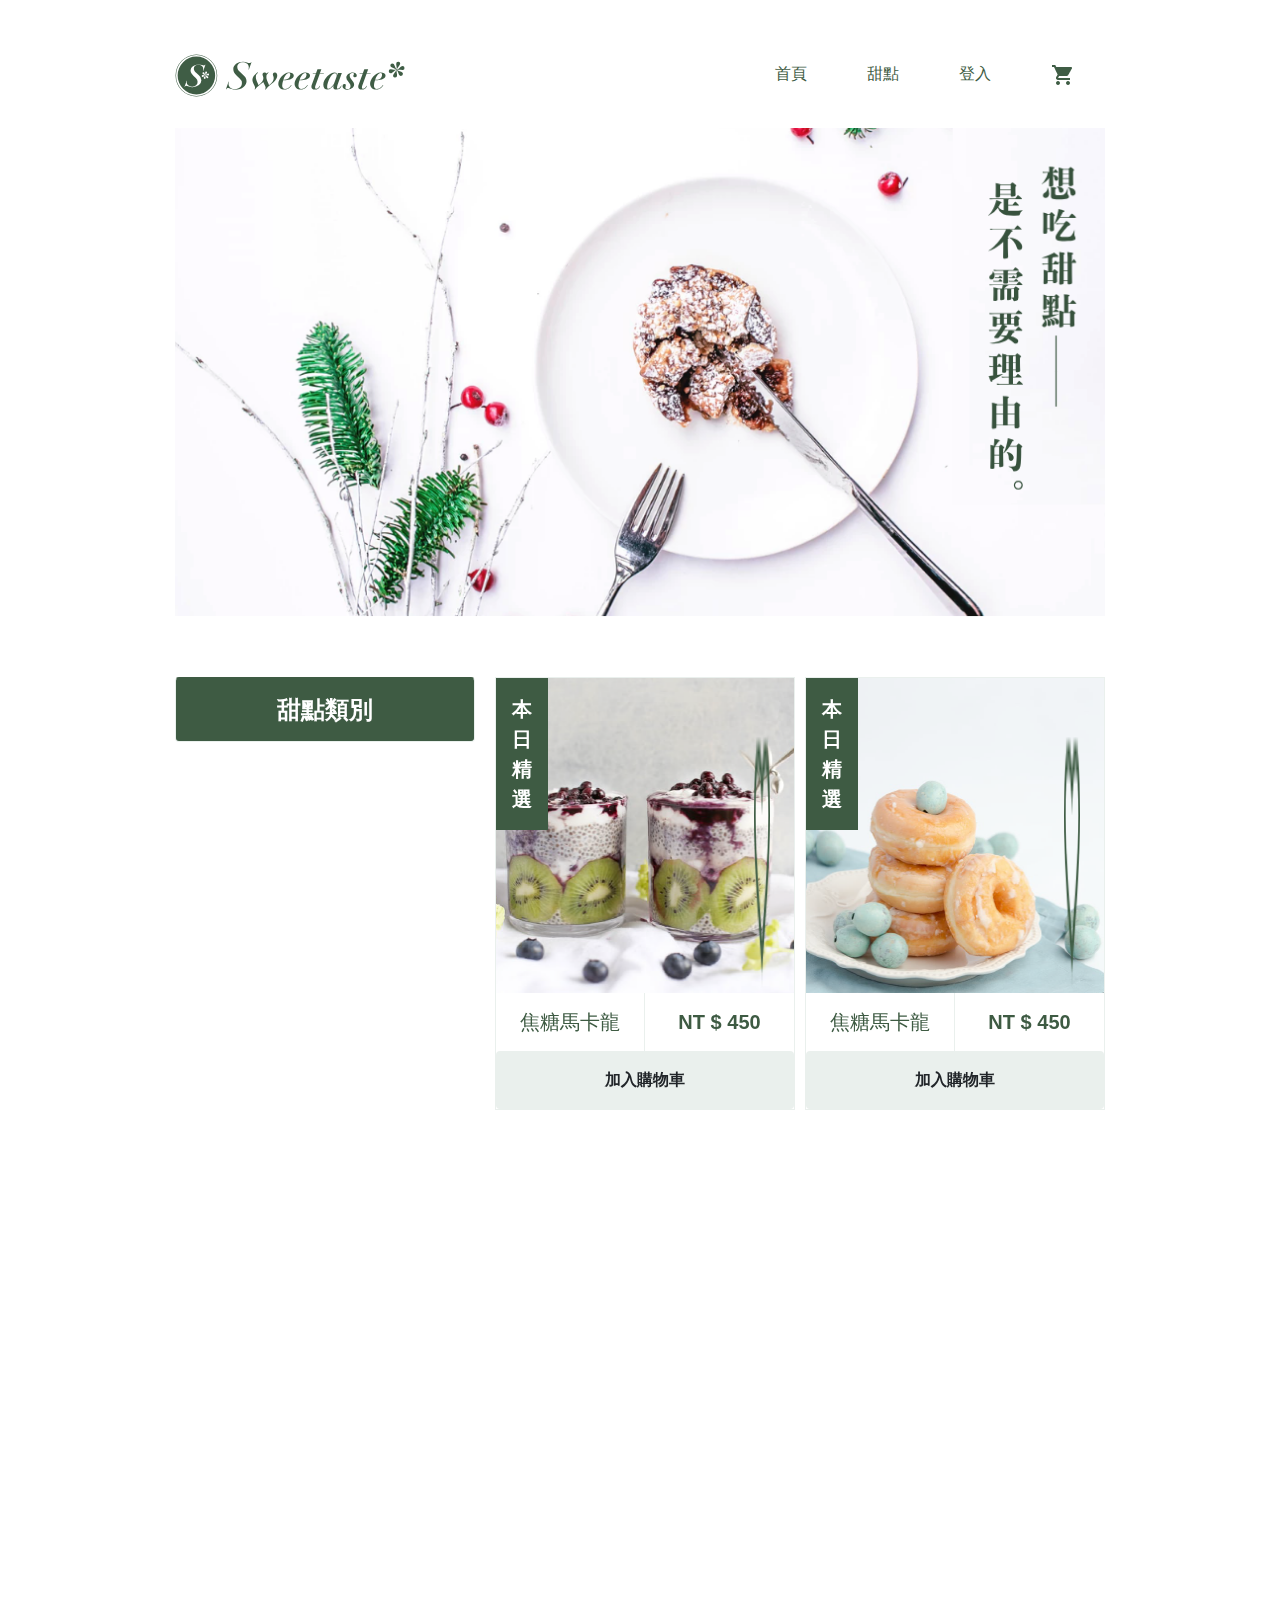
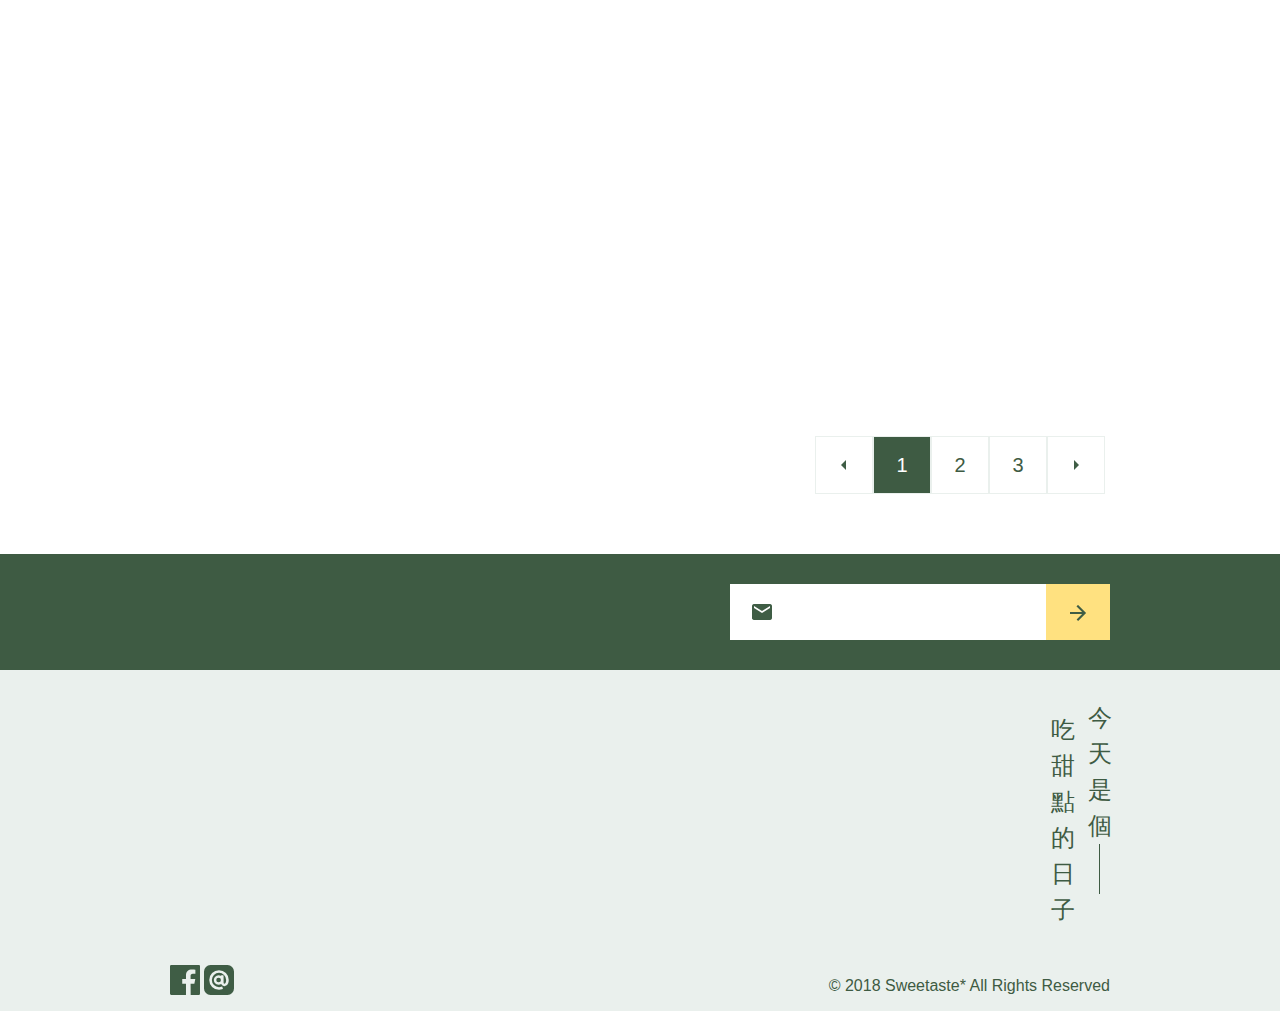
==== index.html @ bfed1a72 "rename index" ====
<!DOCTYPE html>
<html lang="en">

<head>
    <meta charset="UTF-8"> 
    <meta name="viewport" content="width=device-width, initial-scale=1.0">
    <title>cake Demo</title>

    <link rel="stylesheet" href="./css/index.min.css">


 
    <style>





















    </style>
</head>

<body>


    <div class="container">
        <div class="header d-flex">

            <div class="humberger d-none ">
                <img src="dehaze-24px.png" alt="">
            </div>

            <a href="#" class="logo-img" data-aos="fade-up-right">
                <img src="logo-all-dark.svg" alt="" class="logo">
            </a>




            <div class="navbar d-flex">
                <div class="home">
                    <a href="#">首頁</a>
                </div>
                <div class="sweet">
                    <a href="#">甜點</a>
                </div>
                <div class="login">
                    <a href="#">登入</a>
                </div>
                <div class="nav-img">
                    <a href="#"><img src="shopping_cart.png" alt=""></a>
                </div>
            </div>


        </div>
        <div class="banner" data-aos="zoom-in-right" data-aos-offset="0" data-aos-delay="300" data-aos-duration="600"
            data-aos-mirror="true" data-aos-once="true">
            <img src="banner.png" alt="">
        </div>




        <div class="content d-flex">
            <div class="menu d-flex flex-column" data-aos="fade-up-right">
                <div class="title-btn btn bg-green">
                    甜點類別
                </div>
                <div class="active btn " data-aos="fade-up-right">
                    <a href="#">所有甜點 (48)</a>
                </div>
                <div class="btn" data-aos="fade-up-right">
                    <a href="#">本日精選 (10)</a>
                </div>
                <div class="btn" data-aos="fade-up-right">
                    <a href="#">人氣推薦 (26)</a>
                </div>
                <div class="btn" data-aos="fade-up-right">
                    <a href="#">新品上市 (12)</a>
                </div>

            </div>

            <div class="product">
                <div class="product-item" data-aos="fade-up-right">
                    <img src="p-1.png" alt="">
                    <div class="info d-flex">
                        <div class="name">焦糖馬卡龍

                        </div>
                        <div class="price">NT $ 450</div>
                    </div>


                    <a href="#" class="btn">

                        加入購物車

                    </a>


                    <div class="tag bg-green">本 <br> 日 <br> 精 <br> 選</div>

                    <a href="#">
                        <div class="love">
                            <img src="favorite_border.png" alt="">
                        </div>
                    </a>


                </div>
                <div class="product-item" data-aos="fade-up-left">
                    <img src="p-2.png" alt="">
                    <div class="info d-flex">
                        <div class="name">焦糖馬卡龍</div>
                        <div class="price">NT $ 450</div>
                    </div>


                    <a href="#" class="btn">

                        加入購物車

                    </a>

                    <div class="tag bg-green">本 <br> 日 <br> 精 <br> 選</div>

                    <a href="#">
                        <div class="love">
                            <img src="favorite_border.png" alt="">
                        </div>
                    </a>
                </div>
                <div class="product-item" data-aos="fade-up-right">
                    <img src="p-3.png" alt="">
                    <div class="info d-flex">
                        <div class="name">焦糖馬卡龍</div>
                        <div class="price">NT $ 450</div>
                    </div>


                    <a href="#" class="btn">

                        加入購物車

                    </a>

                    <div class="tag bg-green">本 <br> 日 <br> 精 <br> 選</div>

                    <a href="#">
                        <div class="love">
                            <img src="favorite_border.png" alt="">
                        </div>
                    </a>
                </div>
                <div class="product-item" data-aos="fade-up-left">
                    <img src="p-4.png" alt="">
                    <div class="info d-flex">
                        <div class="name">焦糖馬卡龍</div>
                        <div class="price">NT $ 450</div>
                    </div>


                    <a href="#" class="btn">

                        加入購物車

                    </a>

                    <div class="tag bg-green">本 <br> 日 <br> 精 <br> 選</div>

                    <a href="#">
                        <div class="love">
                            <img src="favorite_border.png" alt="">
                        </div>
                    </a>
                </div>
                <div class="product-item" data-aos="fade-up-right">
                    <img src="p-5.png" alt="">
                    <div class="info d-flex">
                        <div class="name">焦糖馬卡龍</div>
                        <div class="price">NT $ 450</div>
                    </div>


                    <a href="#" class="btn">

                        加入購物車

                    </a>
                    <div class="tag bg-green">本 <br> 日 <br> 精 <br> 選</div>

                    <a href="#">
                        <div class="love">
                            <img src="favorite_border.png" alt="">
                        </div>
                    </a>
                </div>
                <div class="product-item" data-aos="fade-up-left">
                    <img src="p-6.png" alt="">
                    <div class="info">
                        <div class="name">焦糖馬卡龍</div>
                        <div class="price">NT $ 450</div>
                    </div>


                    <a href="#" class="btn">

                        加入購物車

                    </a>
                    <div class="tag bg-green">本 <br> 日 <br> 精 <br> 選</div>

                    <a href="#">
                        <div class="love">
                            <img src="favorite_border.png" alt="">
                        </div>
                    </a>
                </div>
            </div>
        </div>

        <div class="page-group d-flex">
            <a href="#">
                <div class="page left">
                    <img src="arrow_left.png" alt="">
                </div>
            </a>

            <a href="#">
                <div class="page active ">1</div>
            </a>

            <a href="#">
                <div class="page ">2</div>
            </a>
            <a href="#">
                <div class="page ">3</div>
            </a>

            <a href="#">
                <div class="page right">
                    <img src="arrow_right.png" alt="">
                </div>
            </a>

        </div>




    </div>

    <div class="footer bg-green">
        <div class=" contact  bg-green d-flex c-container ">

            <div class="logo d-flex" data-aos="fade-up-right">
                <img src="logo-light.svg" alt="">
                <div class="logo-text">
                    訂閱你我的甜蜜郵件
                </div>




            </div>


            <div class="input-btn d-flex  ">

                <div class="email-form  ">



                    <img src="mail-24px.png" alt="">
                    <input type="email" name="" id="email" class="form-control rounded-0" >




                </div>
                <button> <a href="#"><img src="arrow_forward-24px.png" alt=""></a></button>



            </div>



        </div>

        <div class="foot-bottom bg-lgreen data-aos=" fade-up-right"">
            <div class="shop-wrap d-flex">
                <div class="info d-flex" data-aos="zoom-out-left">
                    <img src="logotype-sm-dark.svg" alt="">

                    <div class="info-text">
                        07-1234-5678 <br>
                        sweetaste@email.com <br>
                        800 高雄市新興區幸福路 520 號 <br>
                    </div>



                </div>

                <div class="slogan d-flex ">


                    <div class="slo-text1">
                        <div>吃</div>
                        <div>甜</div>
                        <div>點</div>
                        <div>的</div>
                        <div>日</div>
                        <div>子</div>
                        <div class=".dot">

                        </div>
                    </div>
                    <div class="slo-text2">
                        <div>今</div>
                        <div>天</div>
                        <div>是</div>
                        <div>個</div>
                        <div class="straight">
                            <div></div>
                        </div>
                    </div>

                </div>
            </div>
            <div class="copy-wrap d-flex">
                <div class="icon">
                    <a href="">
                        <img src="ic-facebook.svg" alt="">
                    </a>
                    <a href="">
                        <img src="ic-line@.svg" alt="">
                    </a>
                </div>
                <div class="copy">© 2018 Sweetaste* All Rights Reserved</div>
            </div>
        </div>
    </div>





    <link rel="stylesheet" href="https://unpkg.com/aos@next/dist/aos.css" />
    <script src="https://unpkg.com/aos@next/dist/aos.js"></script>
    <script>
        // AOS.init();

        AOS.init({
            // Global settings:
            disable: false, // accepts following values: 'phone', 'tablet', 'mobile', boolean, expression or function
            startEvent: 'DOMContentLoaded', // name of the event dispatched on the document, that AOS should initialize on
            initClassName: 'aos-init', // class applied after initialization
            animatedClassName: 'aos-animate', // class applied on animation
            useClassNames: false, // if true, will add content of `data-aos` as classes on scroll
            disableMutationObserver: false, // disables automatic mutations' detections (advanced)
            debounceDelay: 50, // the delay on debounce used while resizing window (advanced)
            throttleDelay: 99, // the delay on throttle used while scrolling the page (advanced)


            // Settings that can be overridden on per-element basis, by `data-aos-*` attributes:
            offset: 200, // offset (in px) from the original trigger point
            delay: 200, // values from 0 to 3000, with step 50ms
            duration: 600, // values from 0 to 3000, with step 50ms
            easing: 'ease', // default easing for AOS animations
            once: true, // whether animation should happen only once - while scrolling down
            mirror: false, // whether elements should animate out while scrolling past them
            anchorPlacement: 'top-bottom', // defines which position of the element regarding to window should trigger the animation

        });
    </script>







</body>

</html>
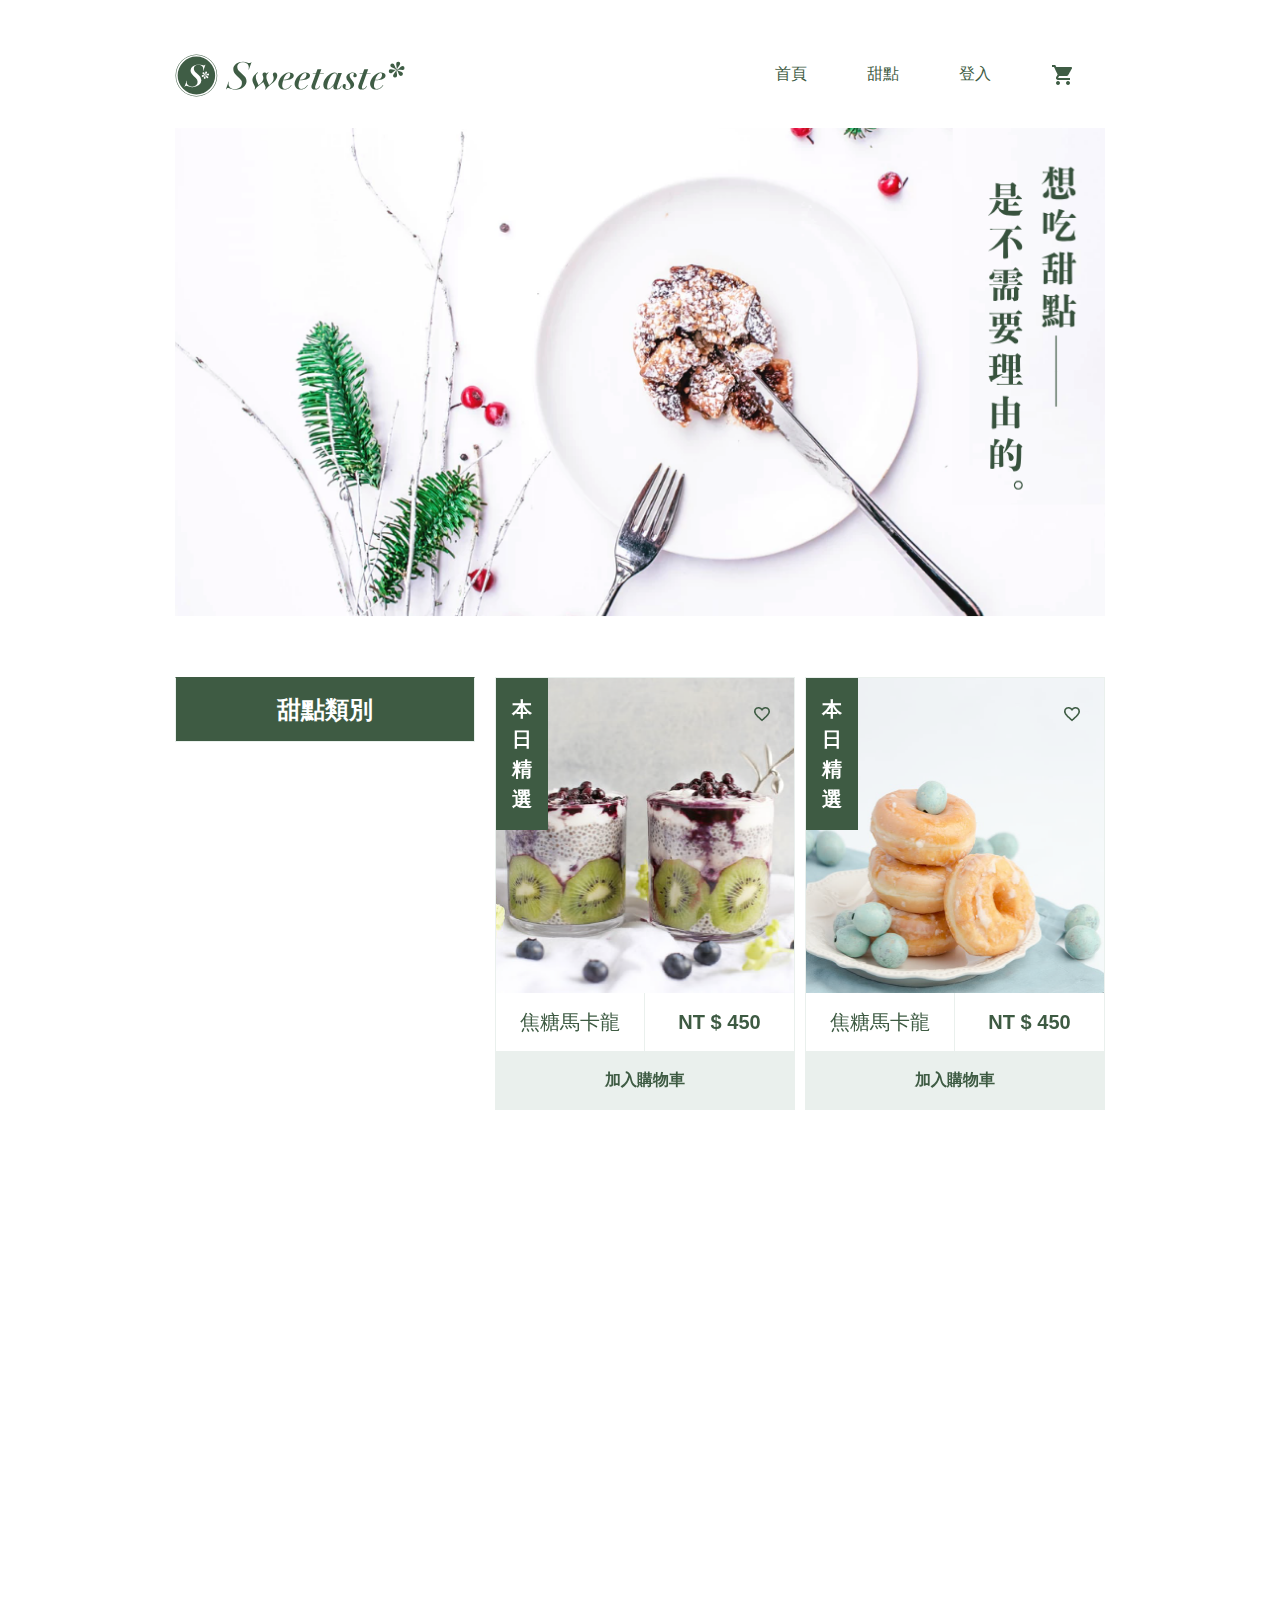
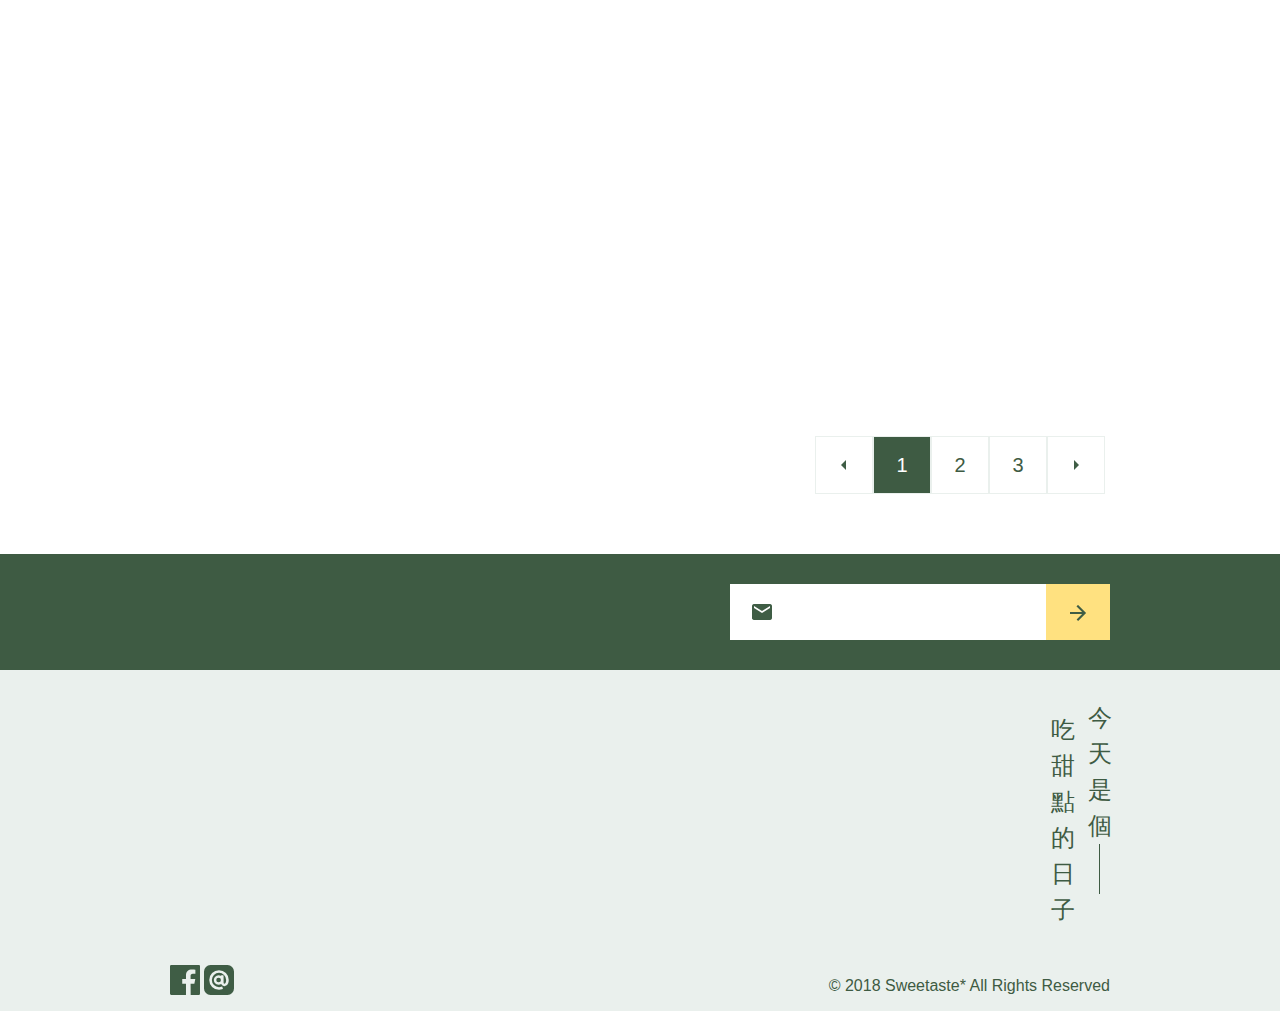
==== commit ffb6dcc6: "scss fixing" ====
--- a/index.html
+++ b/index.html
@@ -10,29 +10,7 @@
 
 
  
-    <style>
-
-
-
-
-
-
-
-
-
-
-
-
-
-
-
-
-
-
-
-
-
-    </style>
+    
 </head>
 
 <body>
@@ -41,7 +19,7 @@
     <div class="container">
         <div class="header d-flex">
 
-            <div class="humberger d-none ">
+            <div class="humberger d-md-none ">
                 <img src="dehaze-24px.png" alt="">
             </div>
 
@@ -77,21 +55,21 @@
 
 
 
-        <div class="content d-flex">
+        <div class="content d-flex ">
             <div class="menu d-flex flex-column" data-aos="fade-up-right">
-                <div class="title-btn btn bg-green">
+                <div class="title-btn btn rounded-0 bg-green">
                     甜點類別
                 </div>
-                <div class="active btn " data-aos="fade-up-right">
+                <div class="active btn rounded-0 " data-aos="fade-up-right">
                     <a href="#">所有甜點 (48)</a>
                 </div>
-                <div class="btn" data-aos="fade-up-right">
+                <div class="btn rounded-0" data-aos="fade-up-right">
                     <a href="#">本日精選 (10)</a>
                 </div>
-                <div class="btn" data-aos="fade-up-right">
+                <div class="btn rounded-0" data-aos="fade-up-right">
                     <a href="#">人氣推薦 (26)</a>
                 </div>
-                <div class="btn" data-aos="fade-up-right">
+                <div class="btn rounded-0" data-aos="fade-up-right">
                     <a href="#">新品上市 (12)</a>
                 </div>
 
@@ -108,18 +86,18 @@
                     </div>
 
 
-                    <a href="#" class="btn">
-
-                        加入購物車
-
-                    </a>
-
-
-                    <div class="tag bg-green">本 <br> 日 <br> 精 <br> 選</div>
-
-                    <a href="#">
-                        <div class="love">
-                            <img src="favorite_border.png" alt="">
+                    <a href="#" class="btn text-primary rounded-0">
+
+                        加入購物車
+
+                    </a>
+
+
+                    <div class="tag bg-green">本 <br> 日 <br> 精 <br> 選</div>
+
+                    <a href="#">
+                        <div class="love">
+                            <img src="favorite_border.png" alt="" class="w-100">
                         </div>
                     </a>
 
@@ -133,7 +111,7 @@
                     </div>
 
 
-                    <a href="#" class="btn">
+                    <a href="#" class="btn text-primary rounded-0">
 
                         加入購物車
 
@@ -155,7 +133,7 @@
                     </div>
 
 
-                    <a href="#" class="btn">
+                    <a href="#" class="btn text-primary rounded-0">
 
                         加入購物車
 
@@ -177,7 +155,7 @@
                     </div>
 
 
-                    <a href="#" class="btn">
+                    <a href="#" class="btn text-primary rounded-0">
 
                         加入購物車
 
@@ -199,7 +177,7 @@
                     </div>
 
 
-                    <a href="#" class="btn">
+                    <a href="#" class="btn text-primary rounded-0">
 
                         加入購物車
 
@@ -220,7 +198,7 @@
                     </div>
 
 
-                    <a href="#" class="btn">
+                    <a href="#" class="btn text-primary rounded-0">
 
                         加入購物車
 
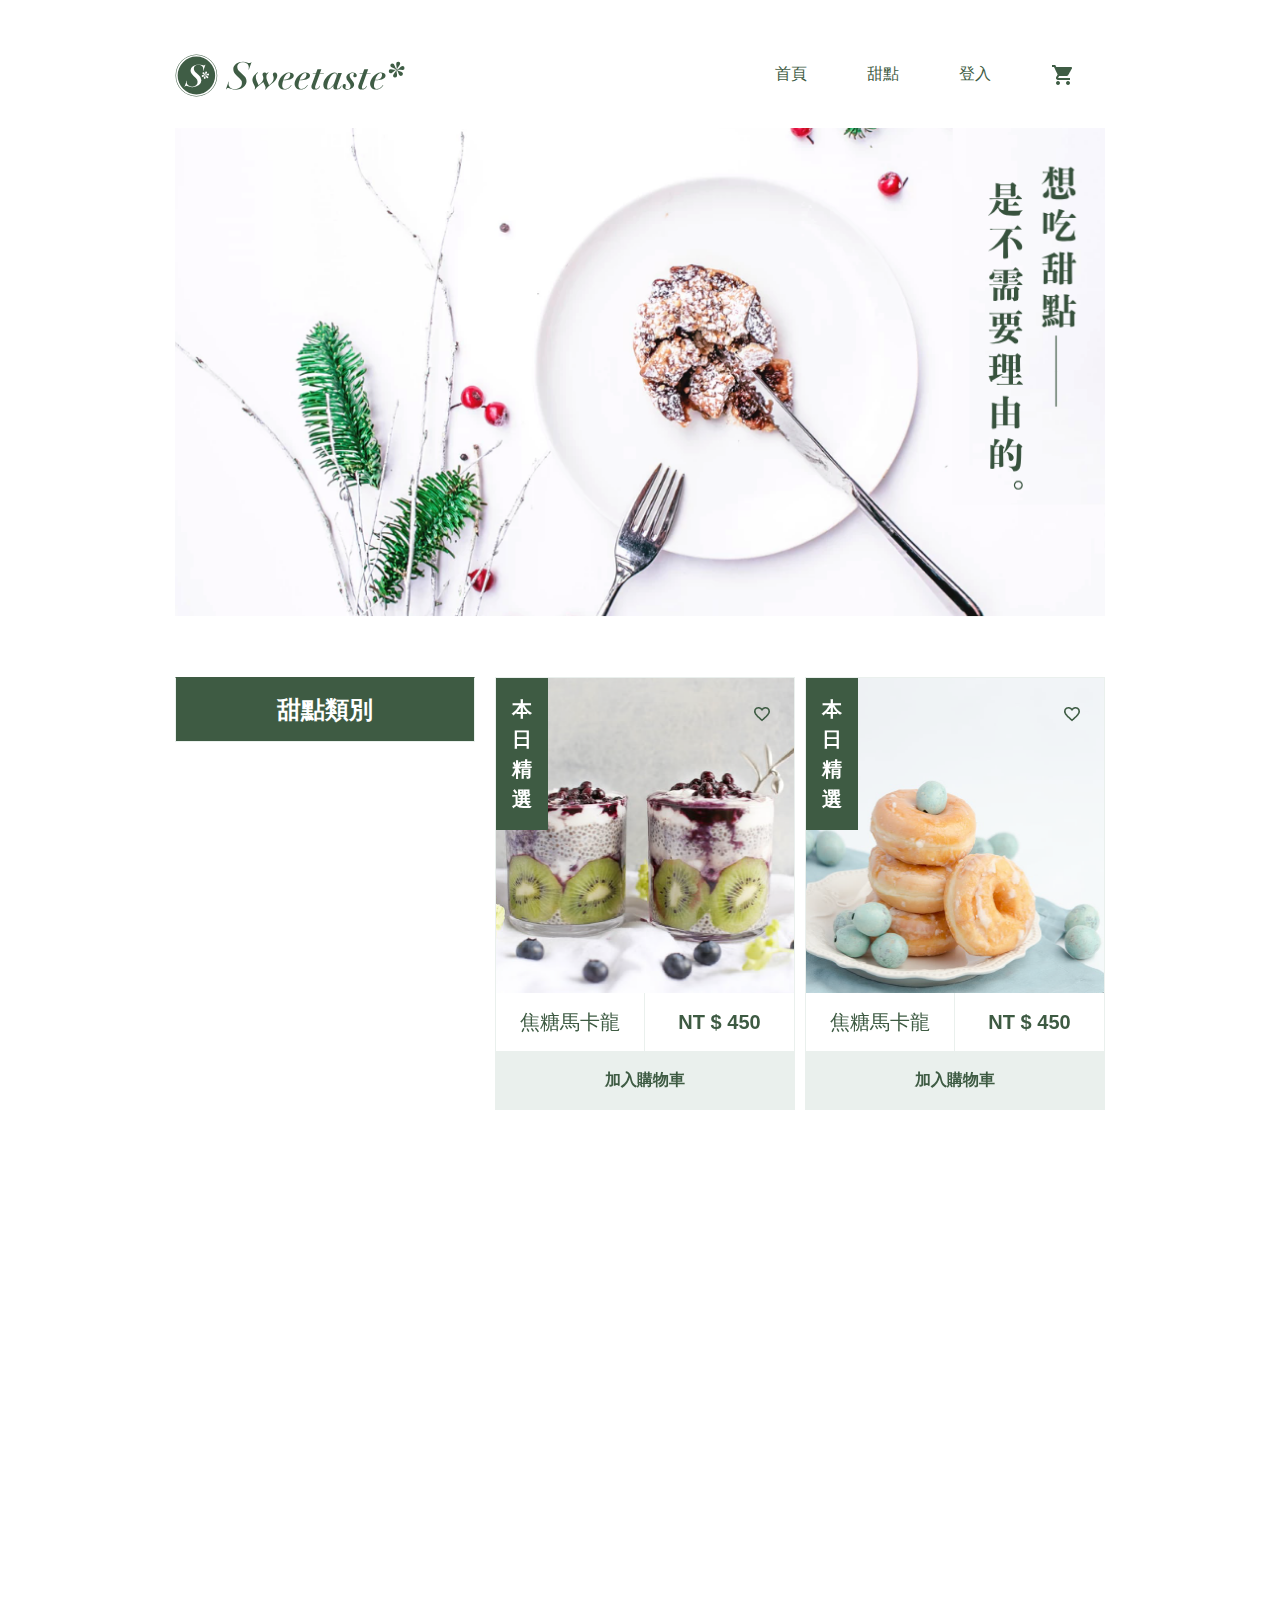
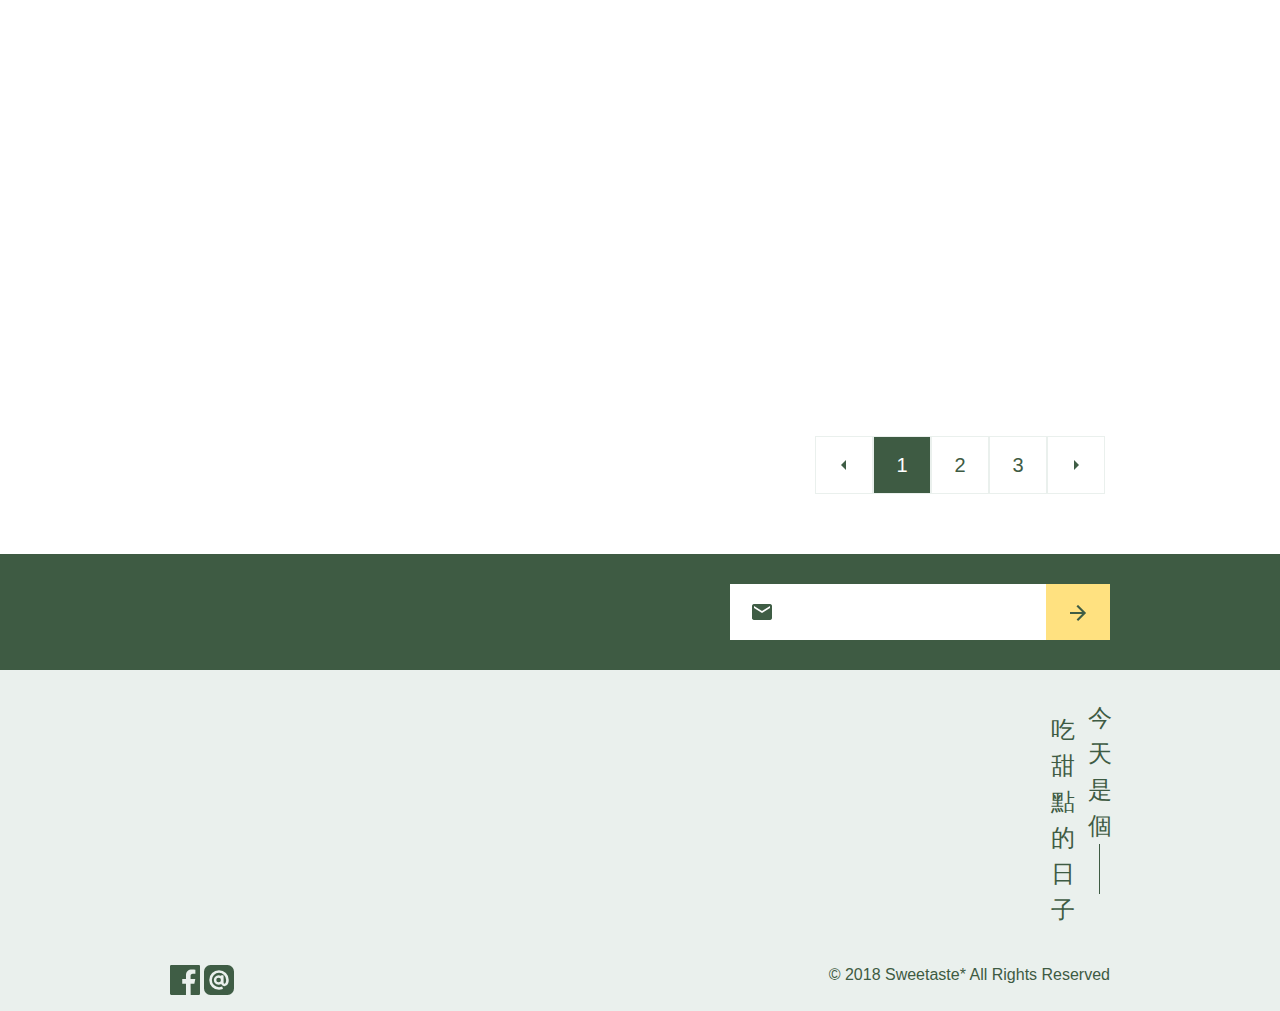
==== commit e66acedb: "fixed media copyright" ====
--- a/index.html
+++ b/index.html
@@ -40,7 +40,7 @@
                 <div class="login">
                     <a href="#">登入</a>
                 </div>
-                <div class="nav-img">
+                <div class="nav-img ml-auto ">
                     <a href="#"><img src="shopping_cart.png" alt=""></a>
                 </div>
             </div>
@@ -245,12 +245,12 @@
 
     </div>
 
-    <div class="footer bg-green">
+    <div class="footer bg-green ">
         <div class=" contact  bg-green d-flex c-container ">
 
             <div class="logo d-flex" data-aos="fade-up-right">
                 <img src="logo-light.svg" alt="">
-                <div class="logo-text">
+                <div class="logo-text  ">
                     訂閱你我的甜蜜郵件
                 </div>
 
@@ -273,17 +273,18 @@
 
 
                 </div>
-                <button> <a href="#"><img src="arrow_forward-24px.png" alt=""></a></button>
-
-
-
-            </div>
-
-
-
-        </div>
-
-        <div class="foot-bottom bg-lgreen data-aos=" fade-up-right"">
+
+                <div class="btn btn-yellow d-flex justify-content-center arrow align-items-center rounded-0 "> <a href="#"><img src="arrow_forward-24px.png" alt="" class="my-auto"></a></div>
+
+
+
+            </div>
+
+
+
+        </div>
+
+        <div class="foot-bottom bg-lgreen pb-5  data-aos=" fade-up-right"">
             <div class="shop-wrap d-flex">
                 <div class="info d-flex" data-aos="zoom-out-left">
                     <img src="logotype-sm-dark.svg" alt="">
@@ -298,7 +299,7 @@
 
                 </div>
 
-                <div class="slogan d-flex ">
+                <div class="slogan d-md-flex  ">
 
 
                     <div class="slo-text1">
@@ -324,8 +325,8 @@
 
                 </div>
             </div>
-            <div class="copy-wrap d-flex">
-                <div class="icon">
+            <div class="copy-wrap d-flex flex-column flex-md-row justify-content-md-between">
+                <div class="icon  p-0">
                     <a href="">
                         <img src="ic-facebook.svg" alt="">
                     </a>
@@ -333,7 +334,8 @@
                         <img src="ic-line@.svg" alt="">
                     </a>
                 </div>
-                <div class="copy">© 2018 Sweetaste* All Rights Reserved</div>
+
+                <div class="copy  p-0 flex-start flex-md-end">© 2018 Sweetaste* All Rights Reserved</div>
             </div>
         </div>
     </div>
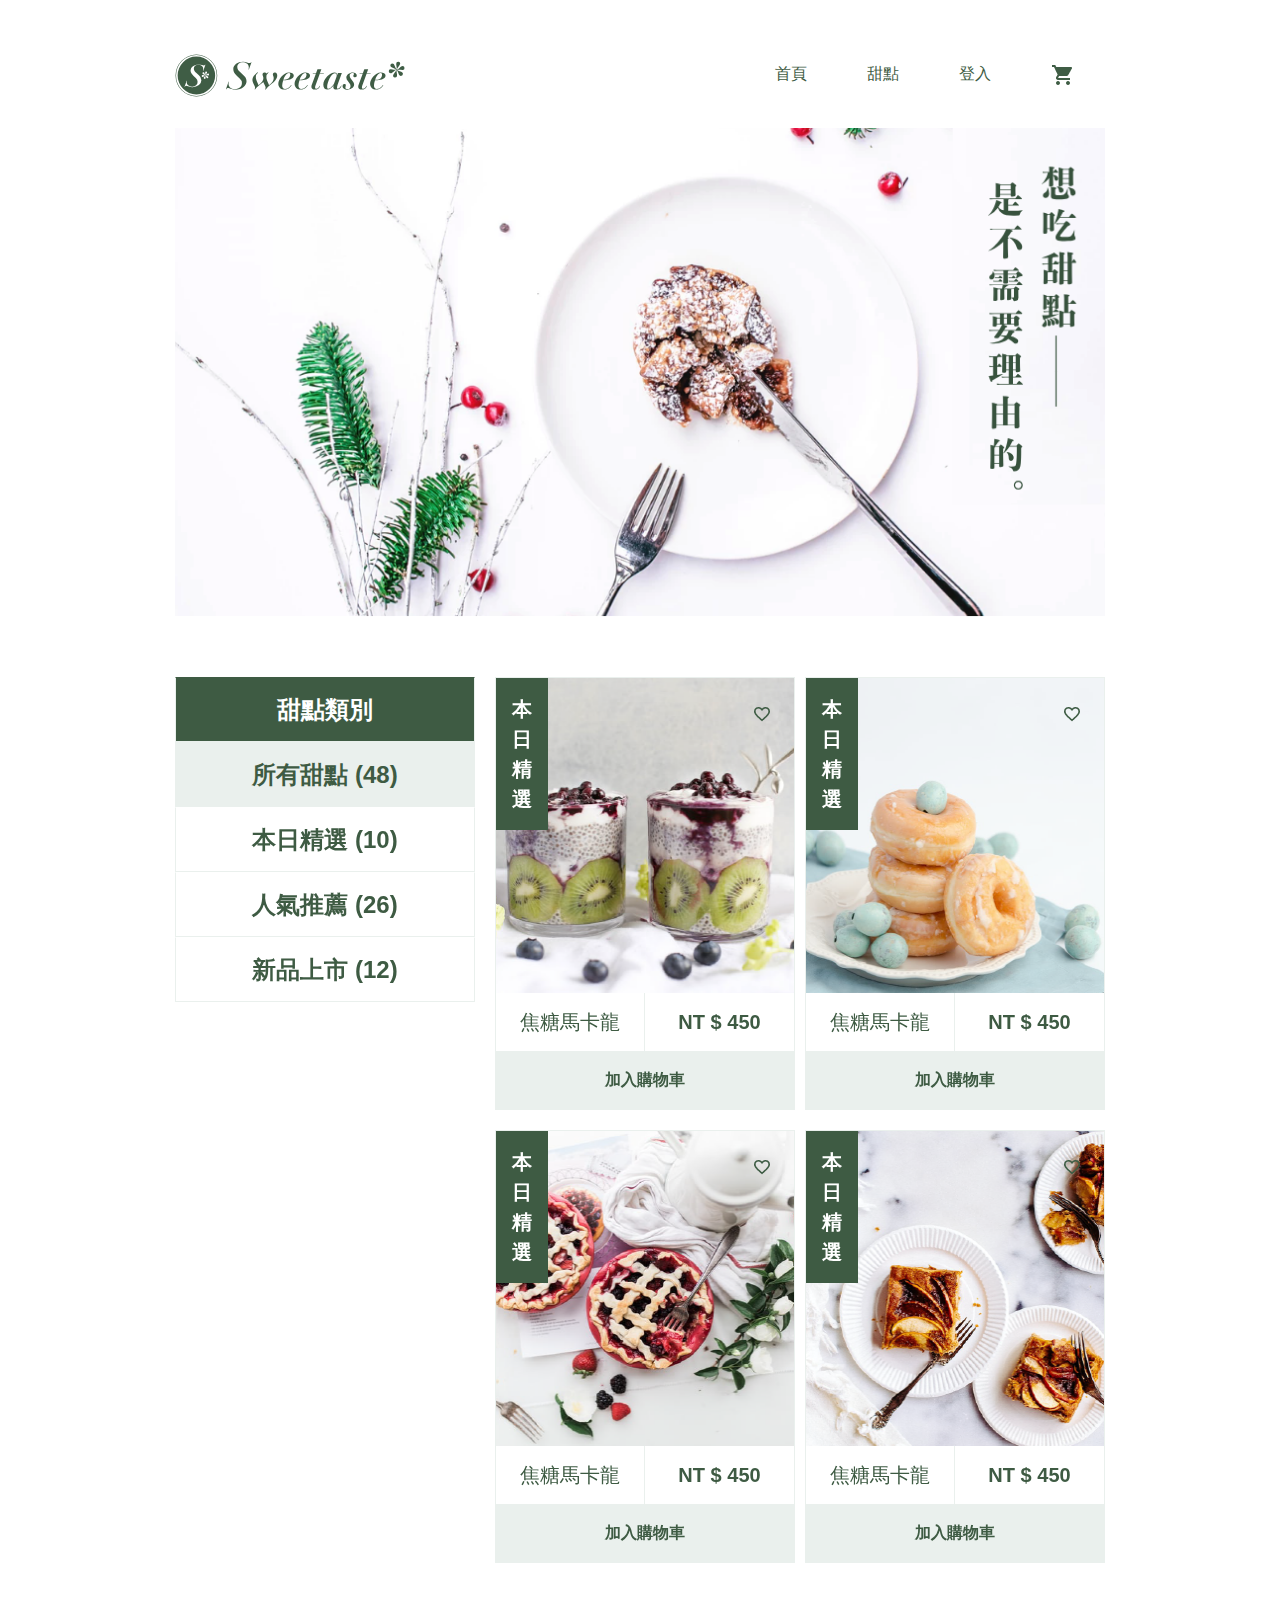
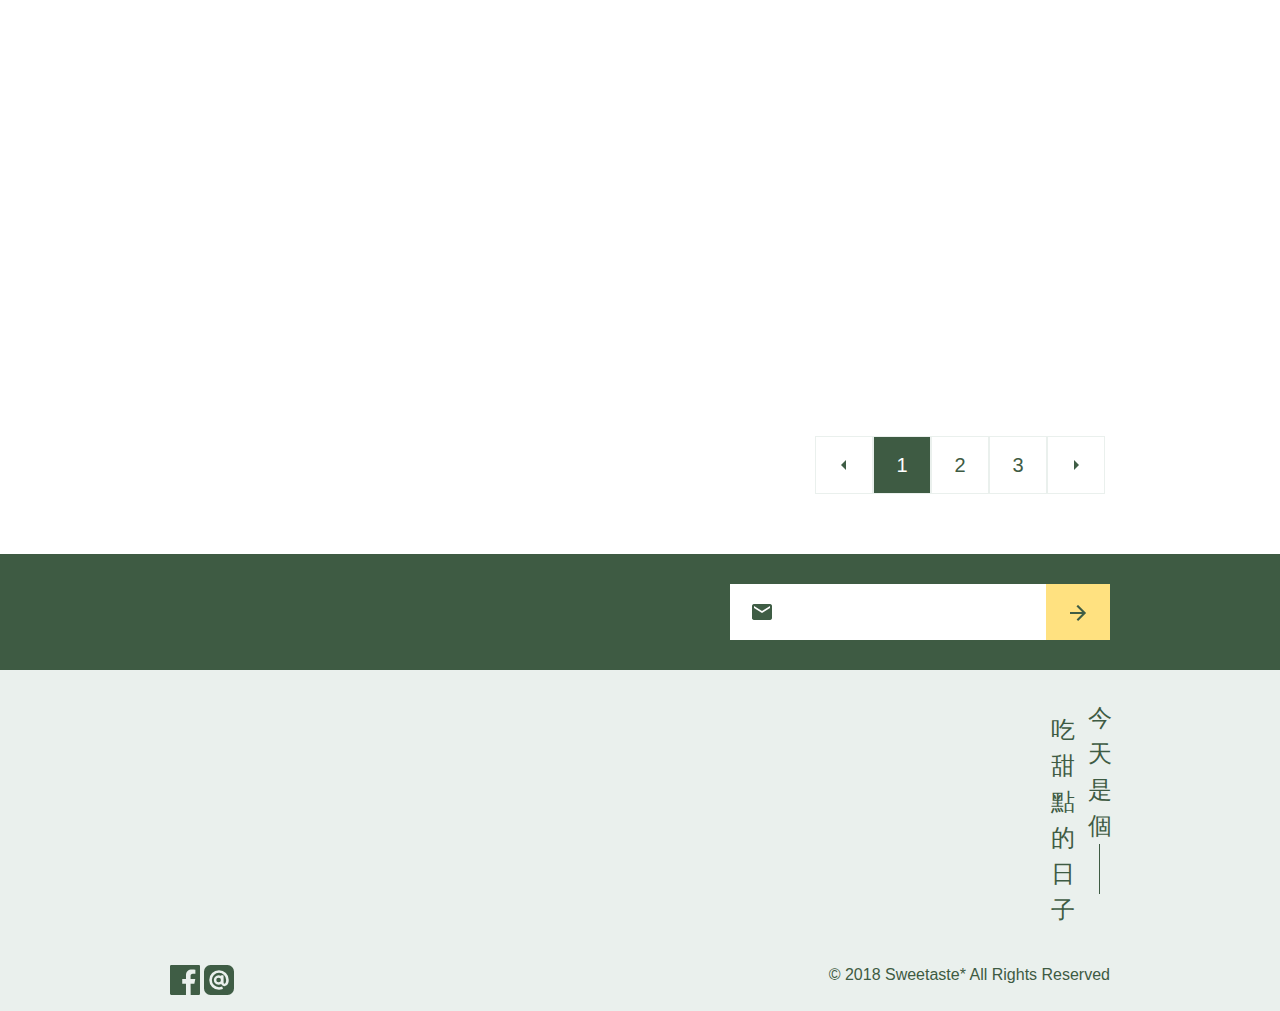
==== commit 0bea7a3a: "fixing arrow btn" ====
--- a/index.html
+++ b/index.html
@@ -246,7 +246,7 @@
     </div>
 
     <div class="footer bg-green ">
-        <div class=" contact  bg-green d-flex c-container ">
+        <div class=" contact  bg-green d-flex c-container w-100">
 
             <div class="logo d-flex" data-aos="fade-up-right">
                 <img src="logo-light.svg" alt="">
@@ -299,7 +299,7 @@
 
                 </div>
 
-                <div class="slogan d-md-flex  ">
+                <div class="slogan d-none d-md-flex  ">
 
 
                     <div class="slo-text1">
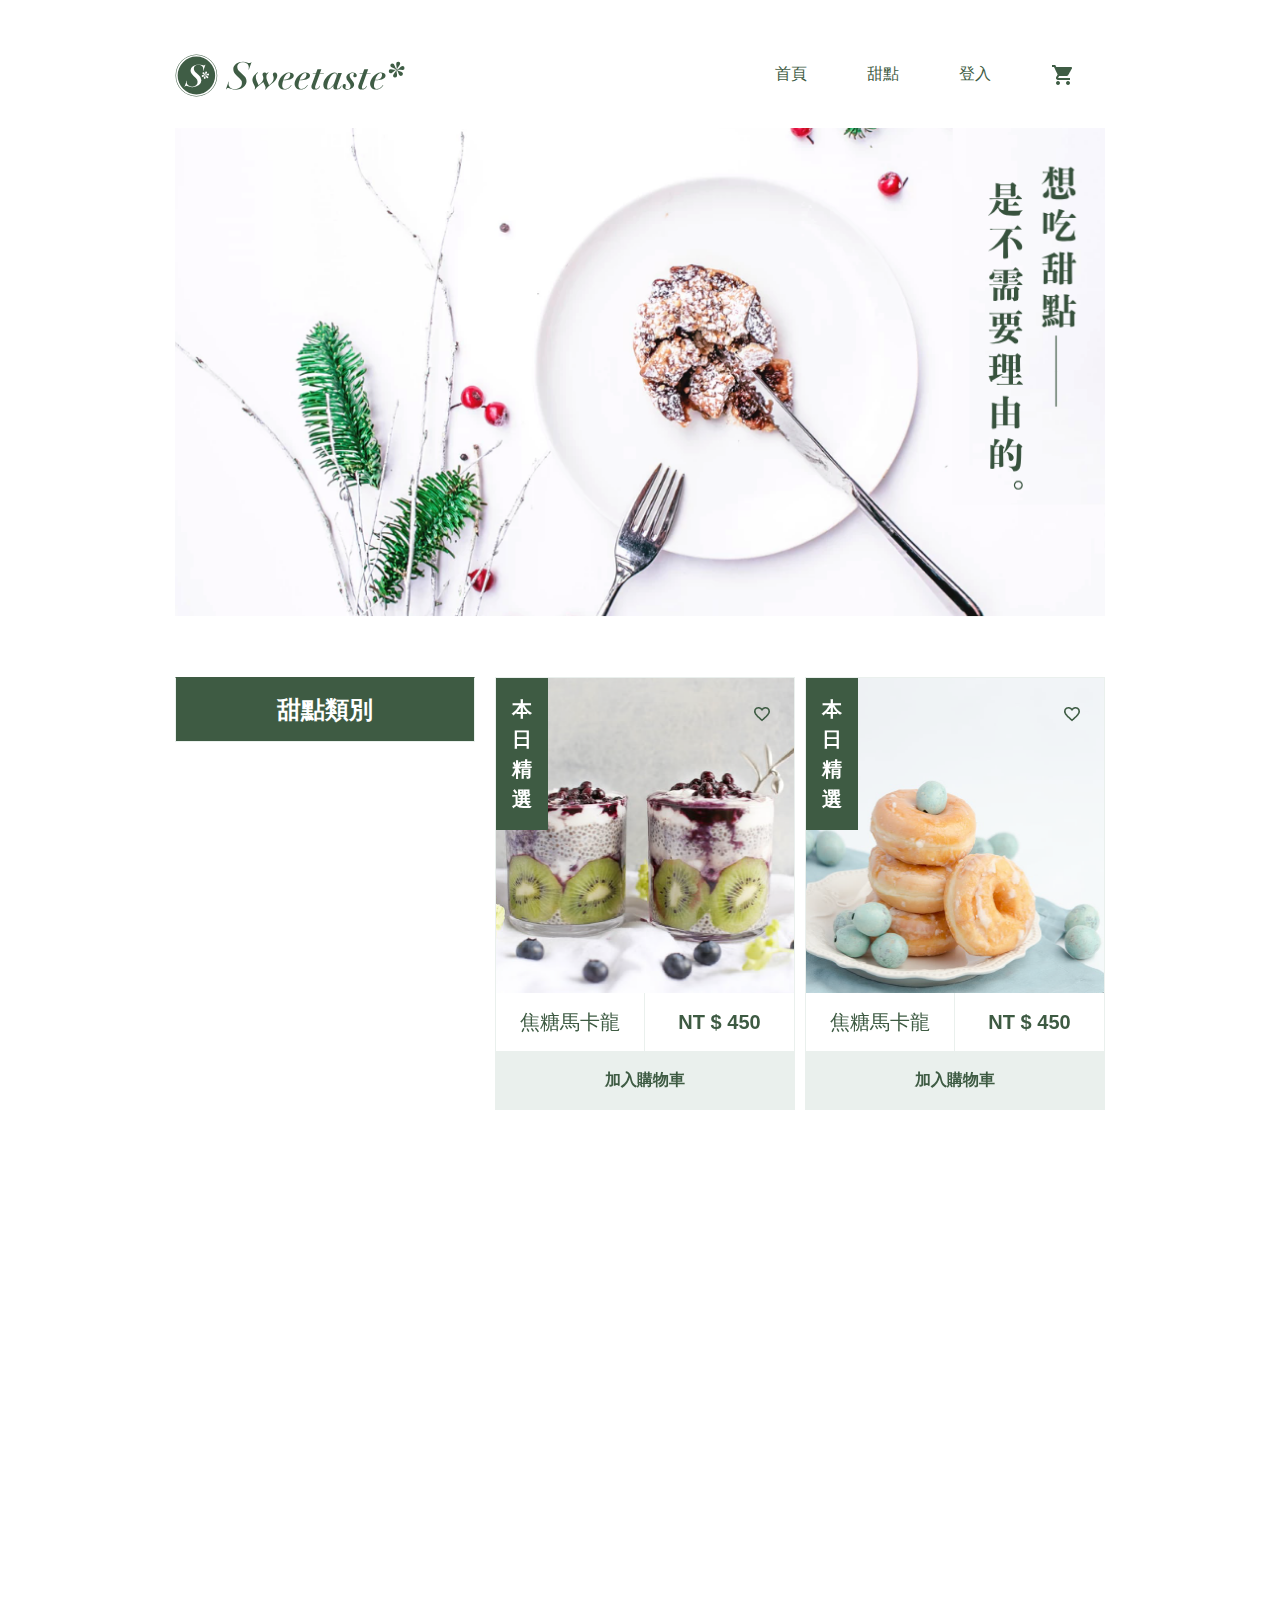
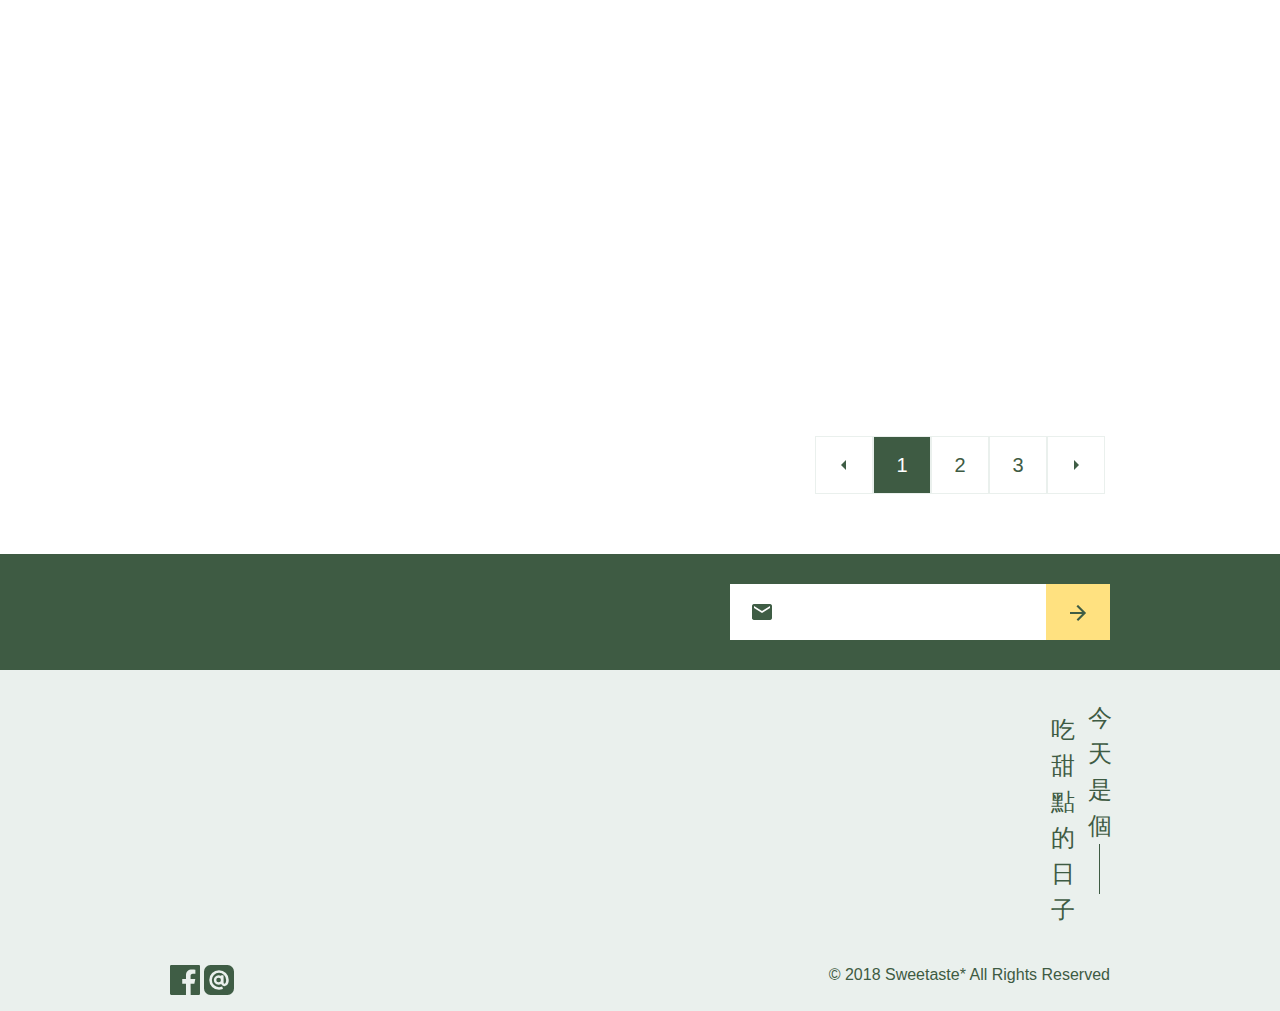
==== commit cfd2b5e1: "btn not fixed" ====
--- a/index.html
+++ b/index.html
@@ -260,9 +260,9 @@
             </div>
 
 
-            <div class="input-btn d-flex  ">
-
-                <div class="email-form  ">
+            <div class="input-btn d-flex border-0 ">
+
+                <div class="email-form border-0 ">
 
 
 
@@ -274,7 +274,7 @@
 
                 </div>
 
-                <div class="btn btn-yellow d-flex justify-content-center arrow align-items-center rounded-0 "> <a href="#"><img src="arrow_forward-24px.png" alt="" class="my-auto"></a></div>
+                <div class="btn btn-yellow border-0  d-flex justify-content-center arrow align-items-center rounded-0 "> <a href="#"><img src="arrow_forward-24px.png" alt="" class="my-auto"></a></div>
 
 
 
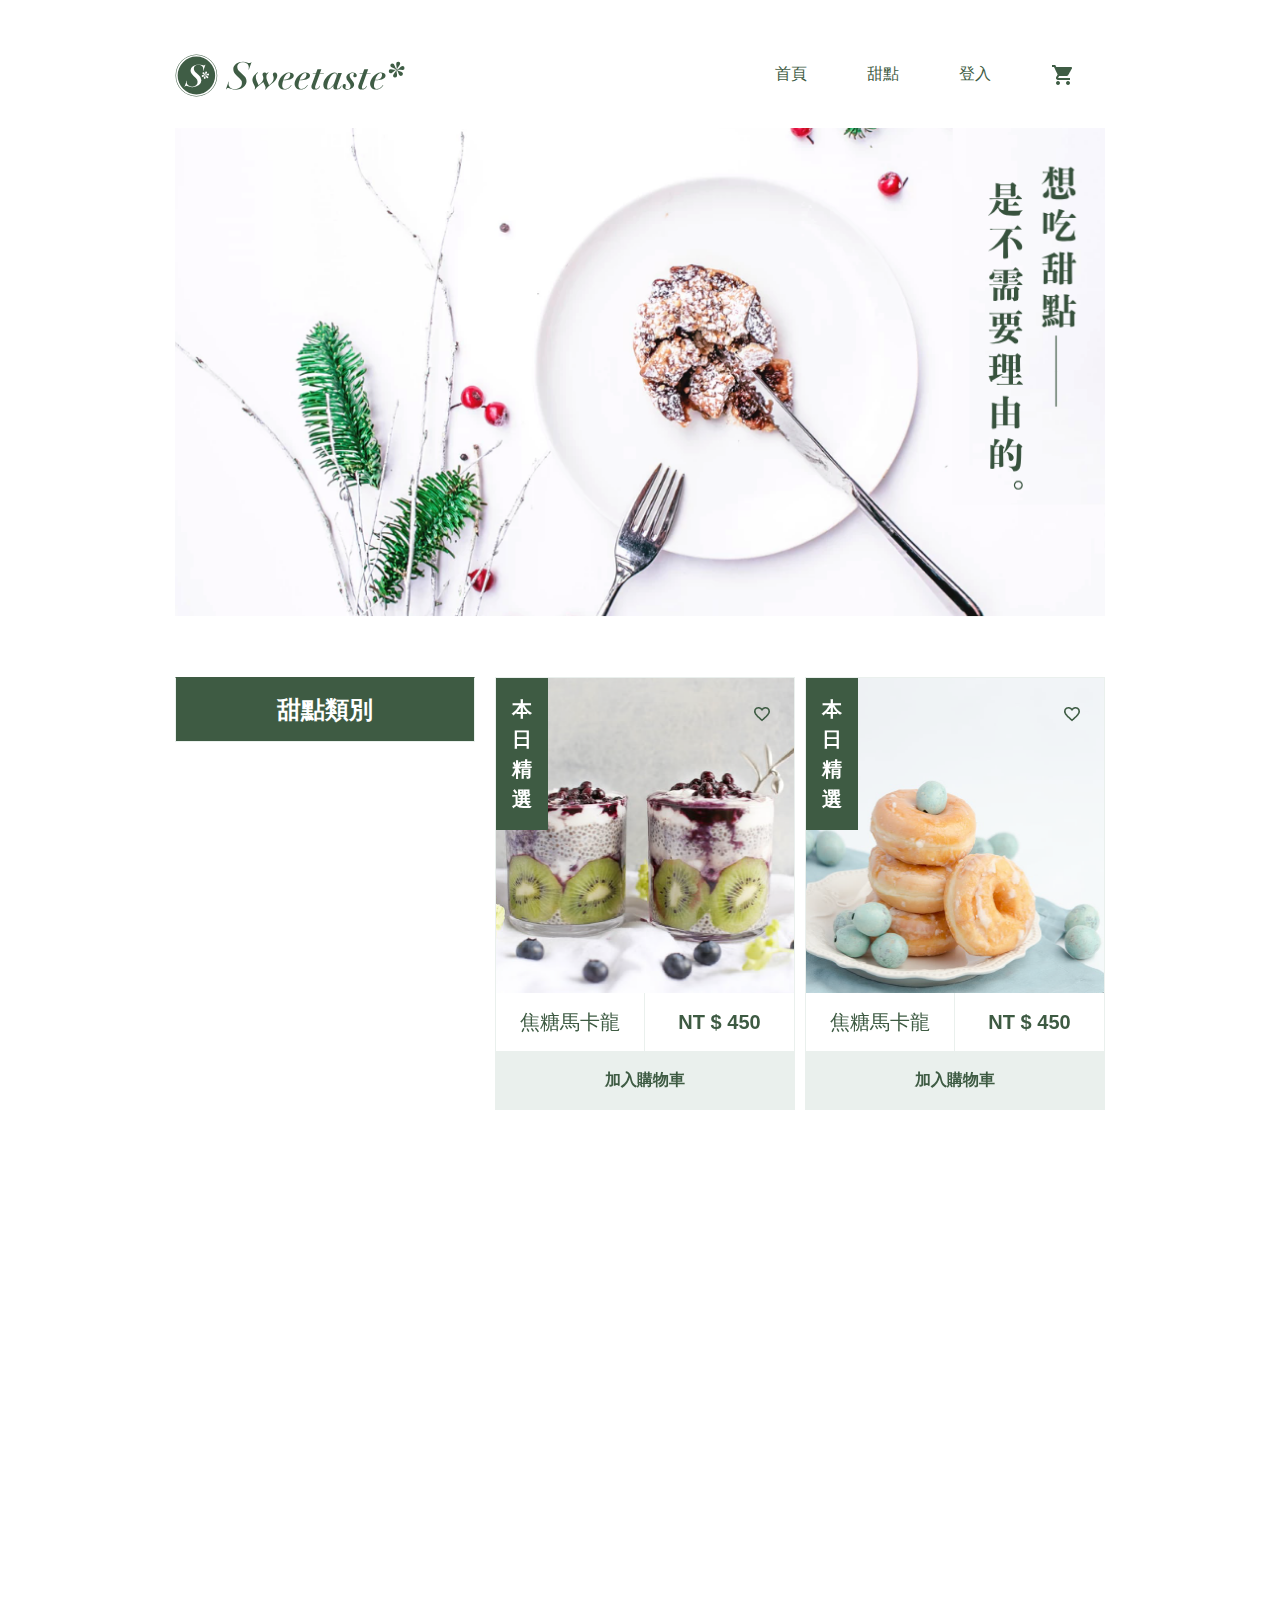
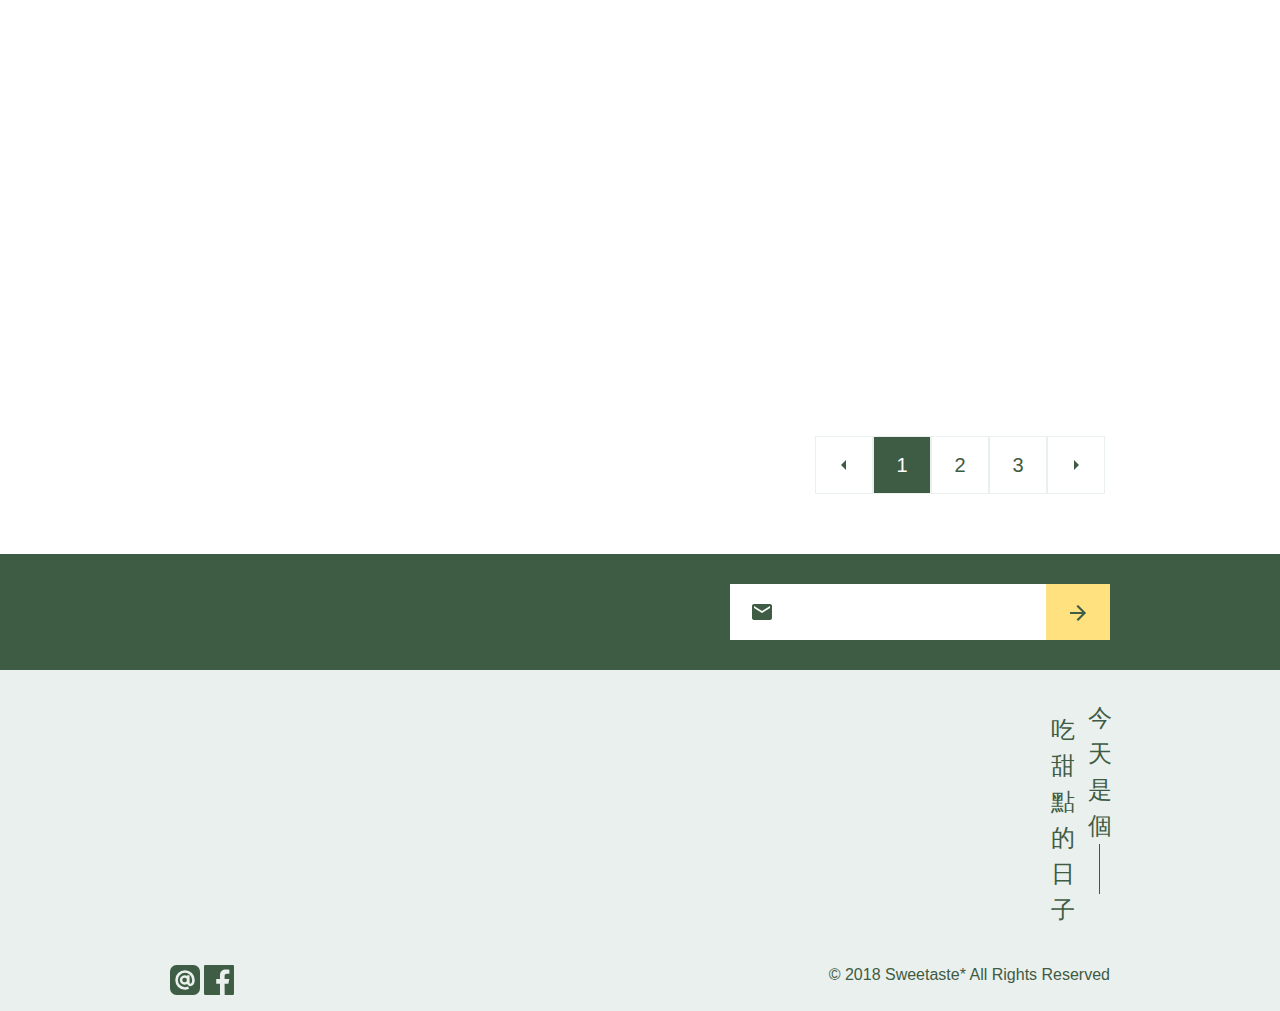
==== commit 101f2c19: "icon position" ====
--- a/index.html
+++ b/index.html
@@ -328,10 +328,11 @@
             <div class="copy-wrap d-flex flex-column flex-md-row justify-content-md-between">
                 <div class="icon  p-0">
                     <a href="">
+                        <img src="ic-line@.svg" alt="">
+                    </a>
+                    <a href="">
                         <img src="ic-facebook.svg" alt="">
-                    </a>
-                    <a href="">
-                        <img src="ic-line@.svg" alt="">
+                        
                     </a>
                 </div>
 
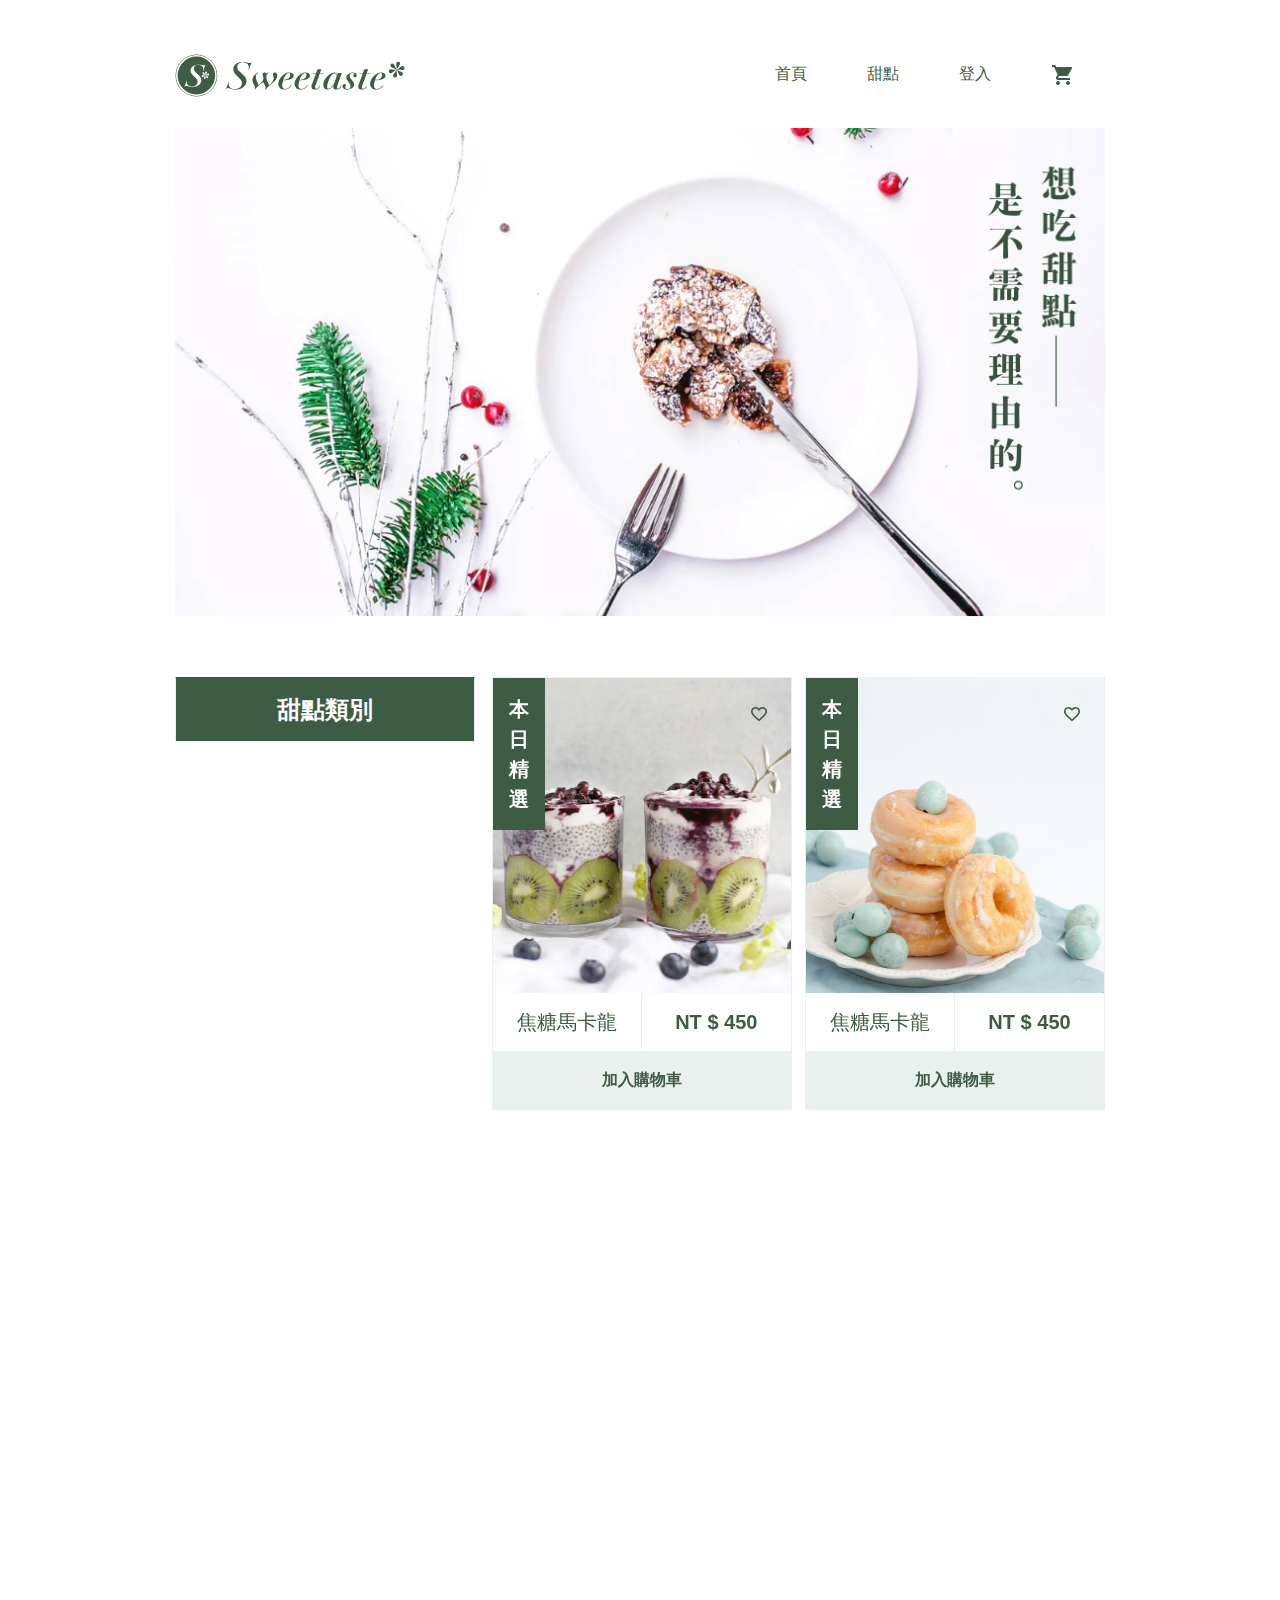
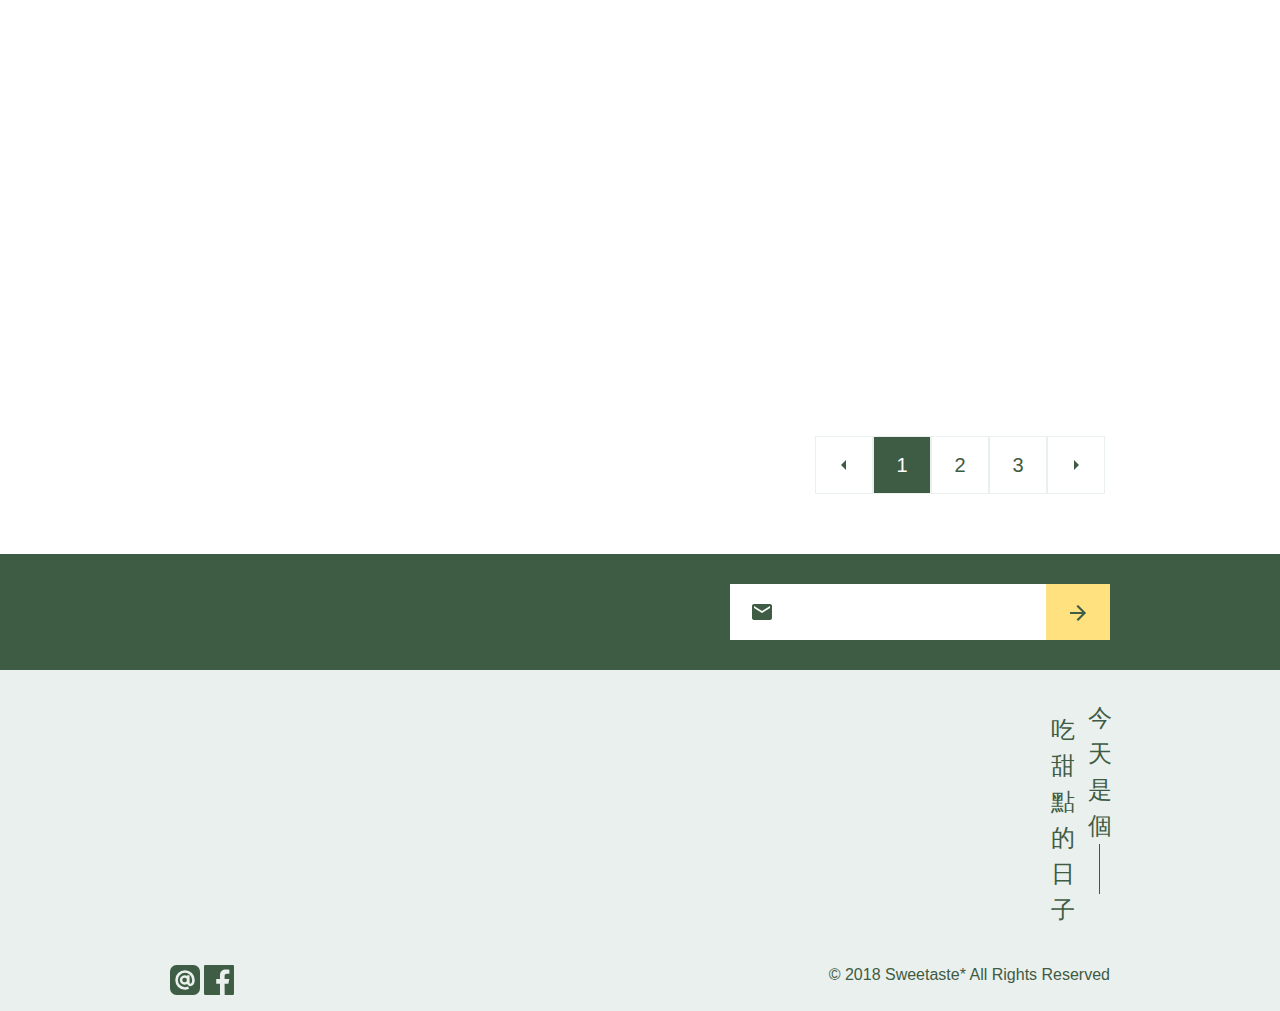
